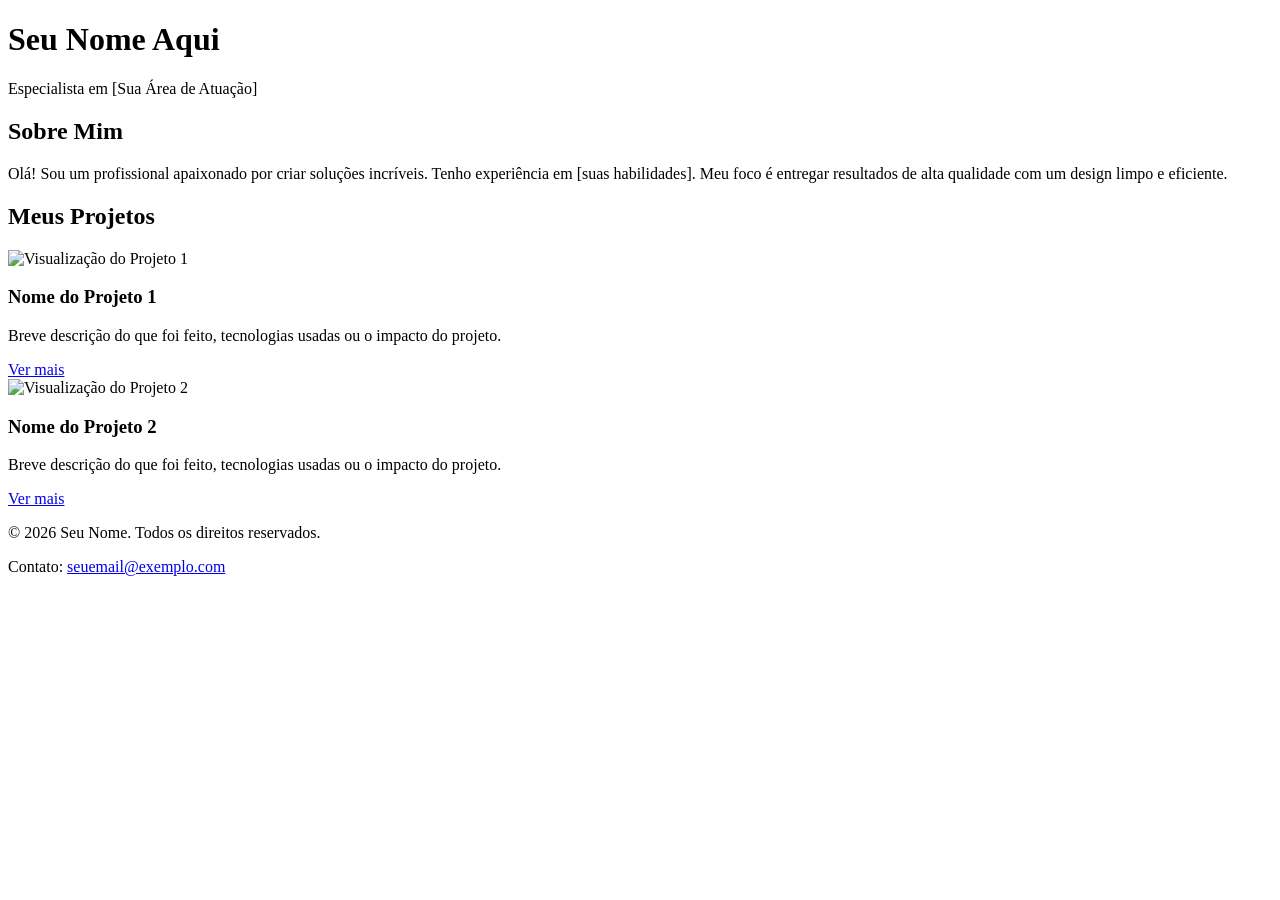
==== Index.html @ fb9a09d8 "Rename gemini-code-1781452218244.html to Index.html" ====
<!DOCTYPE html>
<html lang="pt-BR">
<head>
    <meta charset="UTF-8">
    <meta name="viewport" content="width=device-width, initial-scale=1.0">
    <title>Meu Portfólio Profissional</title>
    <link rel="stylesheet" href="style.css">
    <link href="https://fonts.googleapis.com/css2?family=Inter:wght@300;400;600&display=swap" rel="stylesheet">
</head>
<body>

    <header class="cabecalho">
        <div class="container">
            <h1>Seu Nome Aqui</h1>
            <p>Especialista em [Sua Área de Atuação]</p>
        </div>
    </header>

    <main class="container">
        <section class="sobre" id="sobre">
            <h2>Sobre Mim</h2>
            <p>Olá! Sou um profissional apaixonado por criar soluções incríveis. Tenho experiência em [suas habilidades]. Meu foco é entregar resultados de alta qualidade com um design limpo e eficiente.</p>
        </section>

        <section class="projetos" id="projetos">
            <h2>Meus Projetos</h2>
            <div class="galeria">
                
                <div class="card-projeto">
                    <img src="imagens/projeto1.jpg" alt="Visualização do Projeto 1">
                    <h3>Nome do Projeto 1</h3>
                    <p>Breve descrição do que foi feito, tecnologias usadas ou o impacto do projeto.</p>
                    <a href="#" class="btn">Ver mais</a>
                </div>

                <div class="card-projeto">
                    <img src="imagens/projeto2.jpg" alt="Visualização do Projeto 2">
                    <h3>Nome do Projeto 2</h3>
                    <p>Breve descrição do que foi feito, tecnologias usadas ou o impacto do projeto.</p>
                    <a href="#" class="btn">Ver mais</a>
                </div>

            </div>
        </section>
    </main>

    <footer class="rodape">
        <div class="container">
            <p>&copy; 2026 Seu Nome. Todos os direitos reservados.</p>
            <p>Contato: <a href="mailto:seuemail@exemplo.com">seuemail@exemplo.com</a></p>
        </div>
    </footer>

</body>
</html>
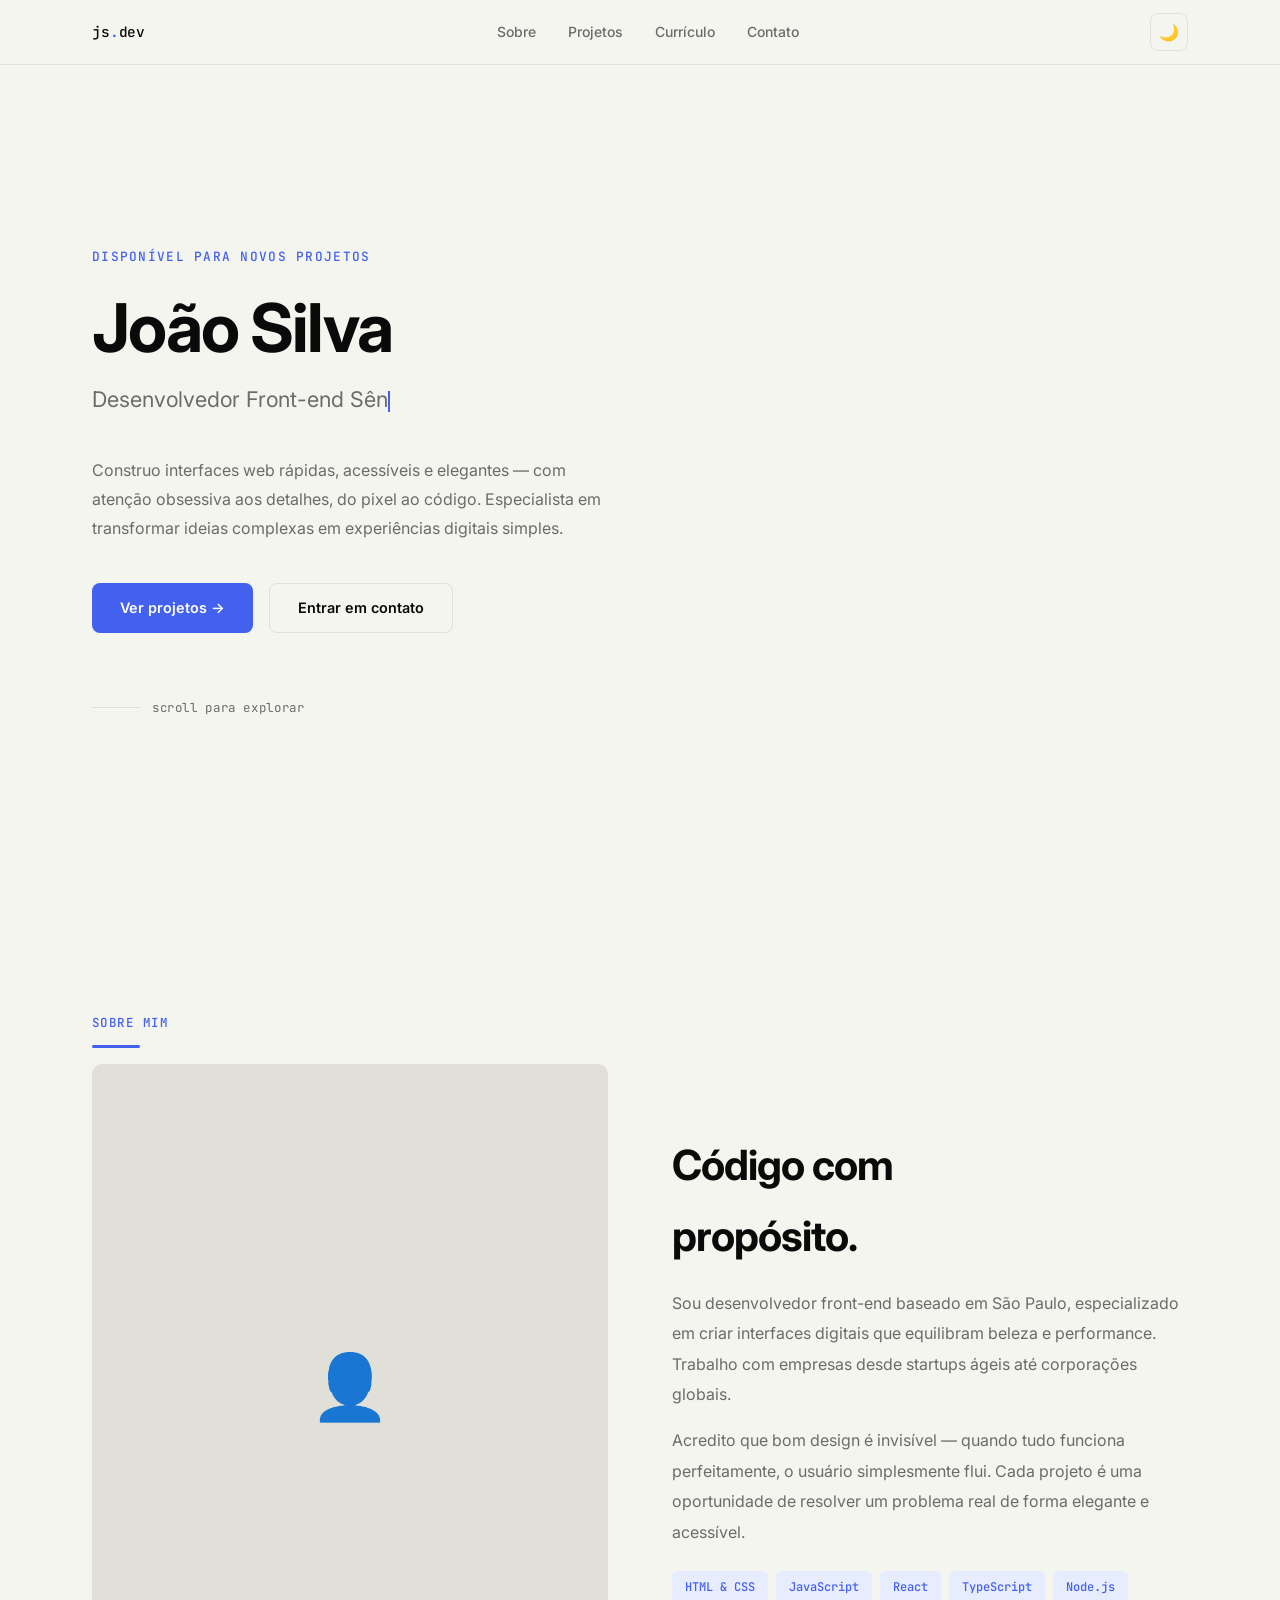
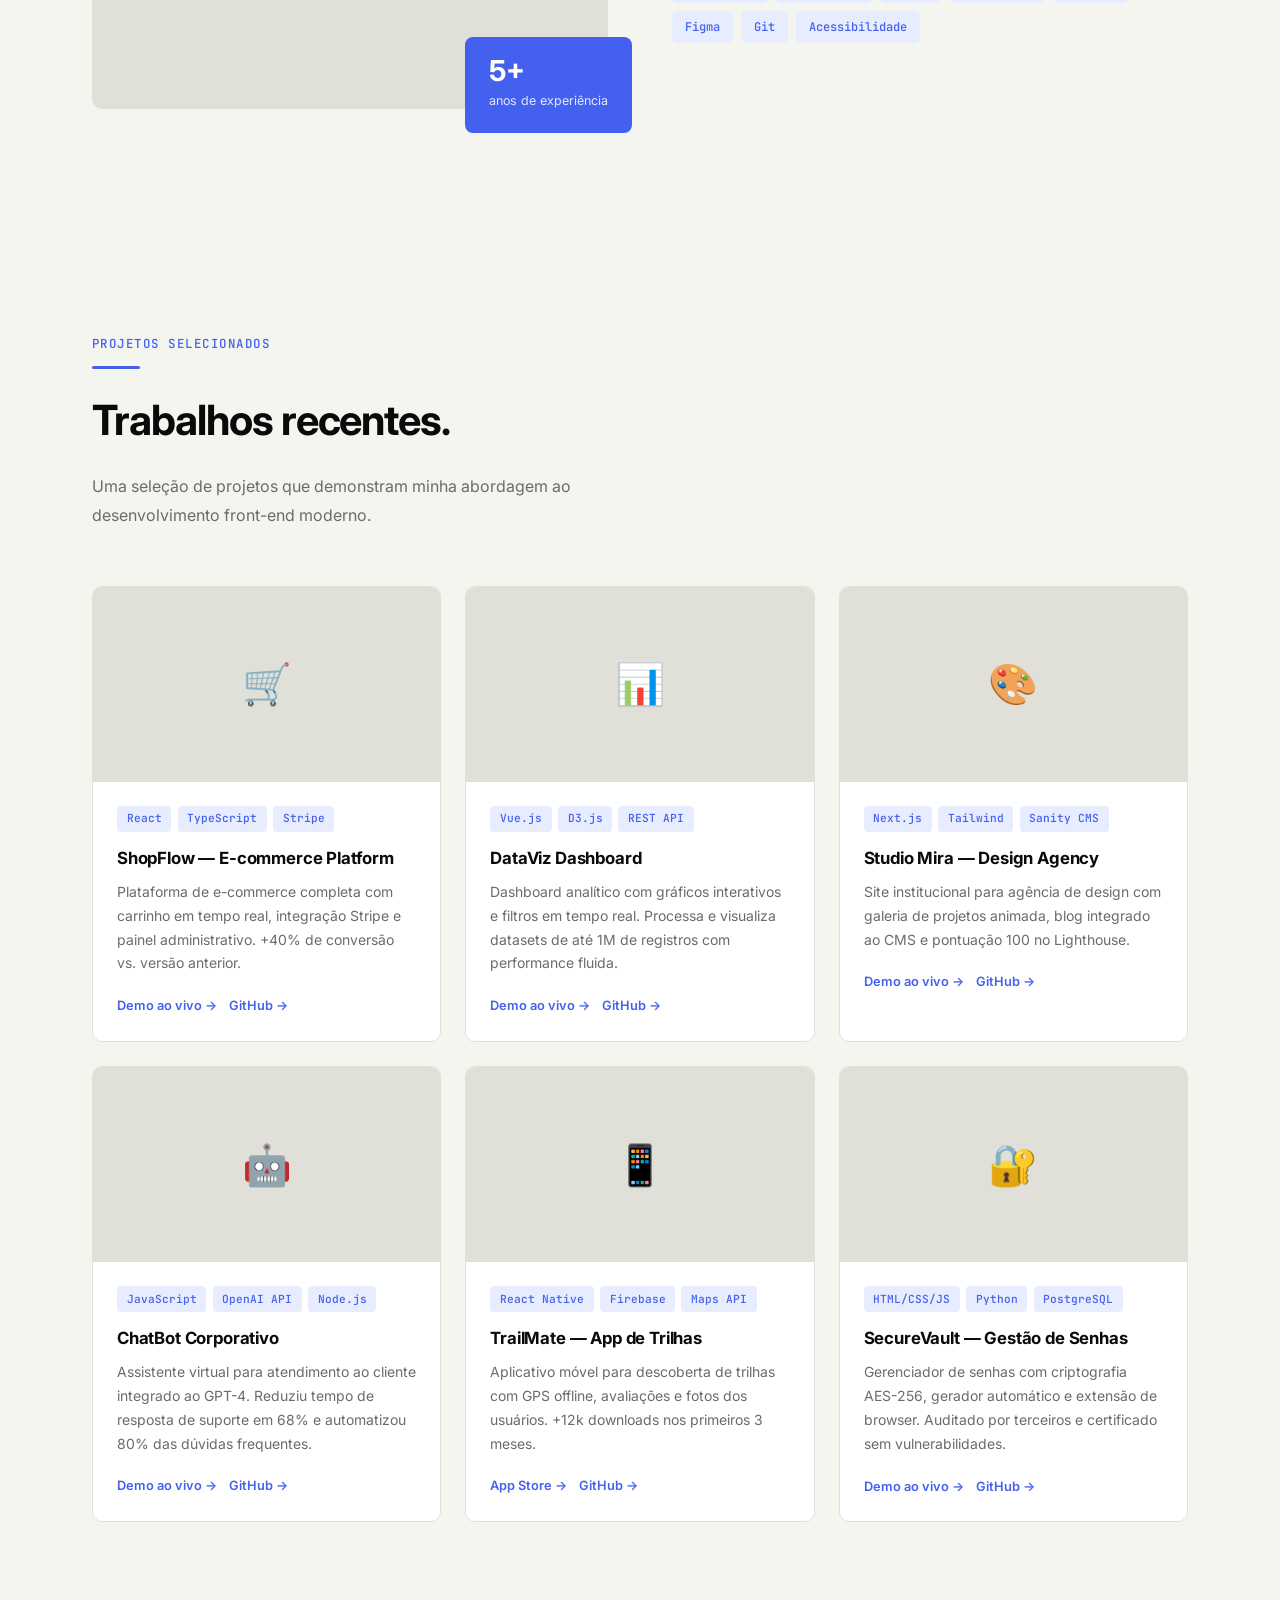
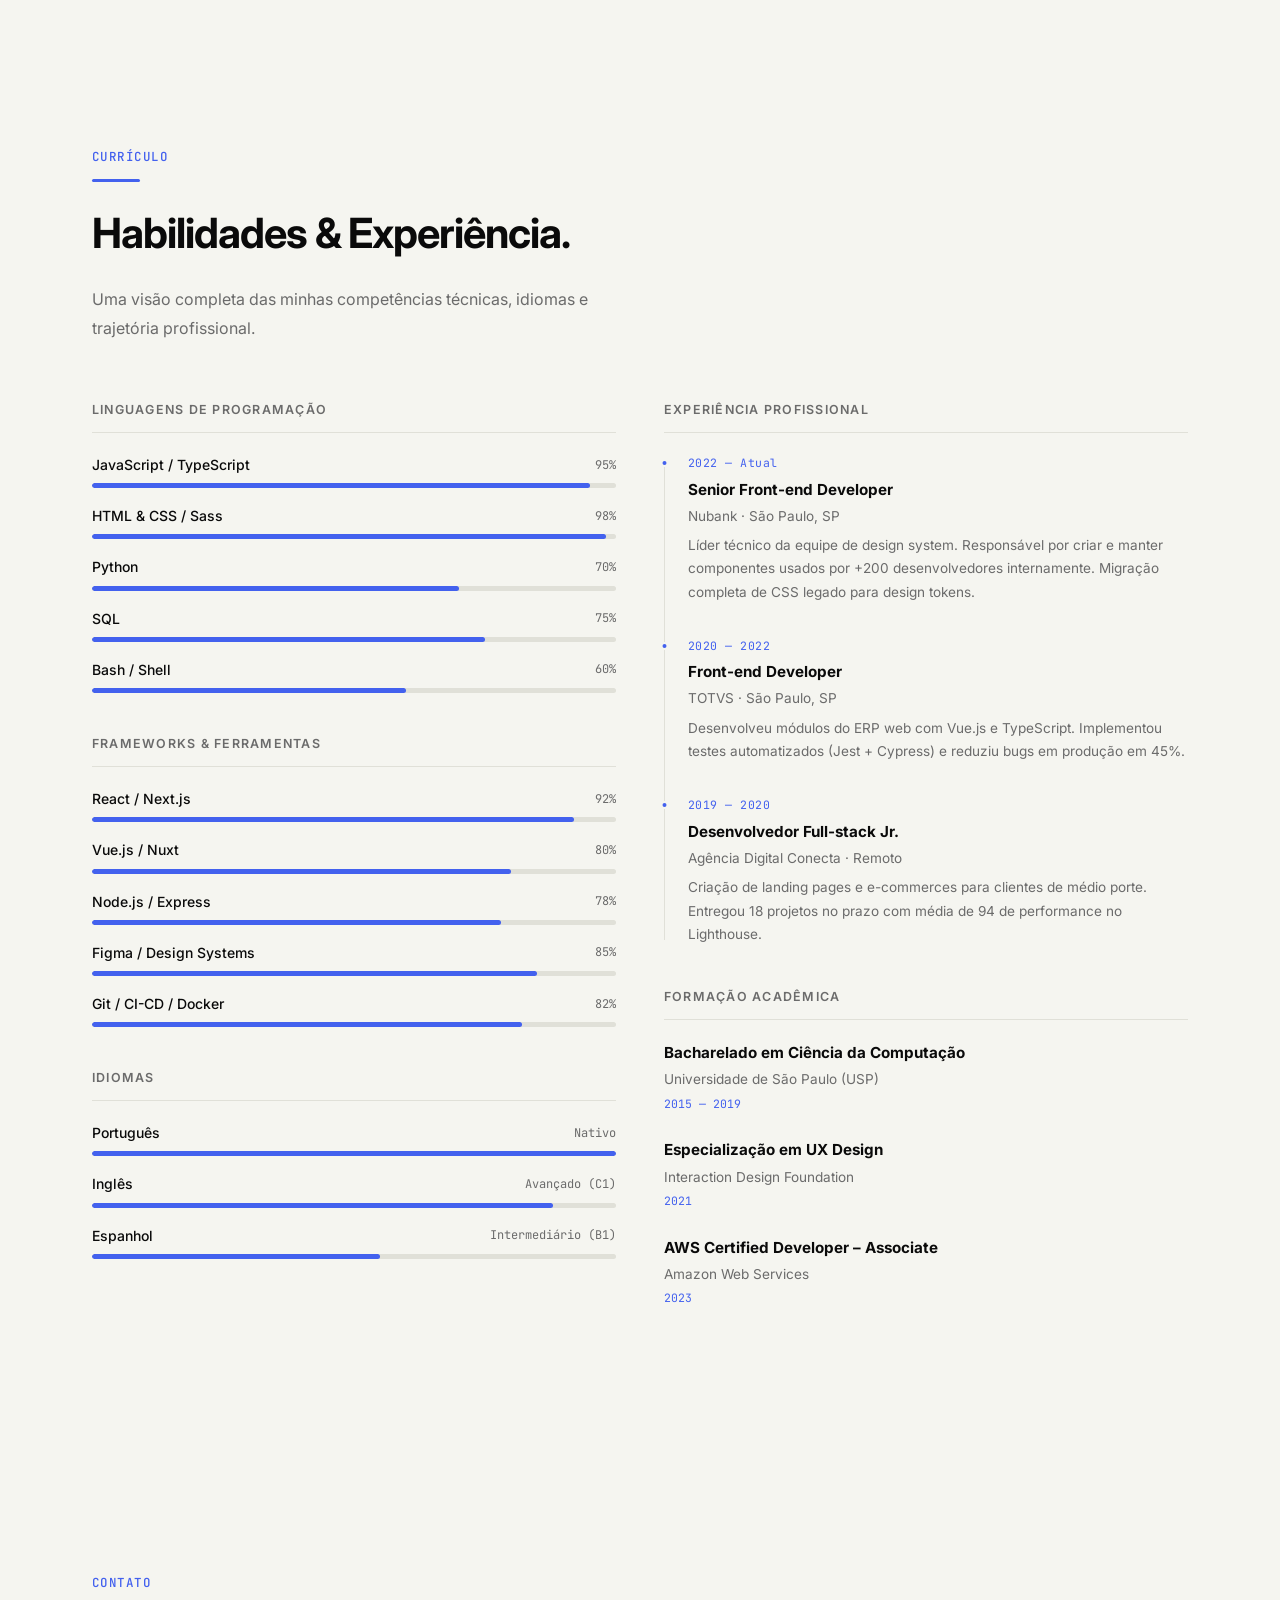
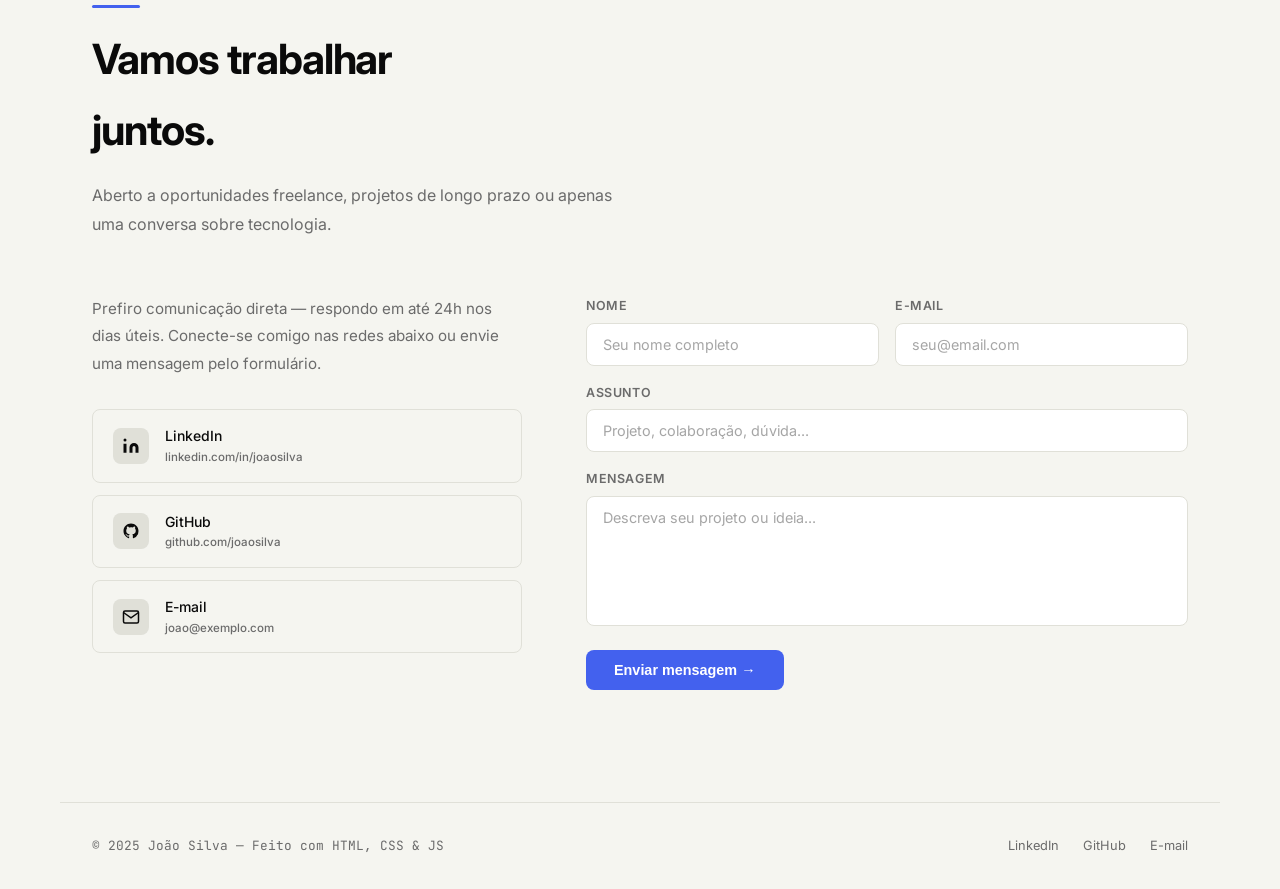
==== commit 3b276fd0: "Update Index.html" ====
--- a/Index.html
+++ b/Index.html
@@ -1,55 +1,1081 @@
 <!DOCTYPE html>
-<html lang="pt-BR">
+<html lang="pt-BR" data-theme="light">
 <head>
-    <meta charset="UTF-8">
-    <meta name="viewport" content="width=device-width, initial-scale=1.0">
-    <title>Meu Portfólio Profissional</title>
-    <link rel="stylesheet" href="style.css">
-    <link href="https://fonts.googleapis.com/css2?family=Inter:wght@300;400;600&display=swap" rel="stylesheet">
+  <meta charset="UTF-8" />
+  <meta name="viewport" content="width=device-width, initial-scale=1.0" />
+  <title>João Silva — Desenvolvedor Front-end</title>
+  <link rel="preconnect" href="https://fonts.googleapis.com" />
+  <link rel="preconnect" href="https://fonts.gstatic.com" crossorigin />
+  <link href="https://fonts.googleapis.com/css2?family=Inter:wght@300;400;500;600;700&family=JetBrains+Mono:wght@400;500&display=swap" rel="stylesheet" />
+  <style>
+    /* ─── TOKENS ─── */
+    :root {
+      --bg:          #F5F5F0;
+      --bg-card:     #FFFFFF;
+      --bg-nav:      rgba(245, 245, 240, 0.92);
+      --text:        #0A0A0A;
+      --text-muted:  #6B6B6B;
+      --border:      #E0E0D8;
+      --accent:      #4361EE;
+      --accent-dim:  #E8ECFF;
+      --shadow:      0 4px 24px rgba(0,0,0,0.07);
+      --shadow-hover:0 12px 40px rgba(67,97,238,0.18);
+      --radius:      10px;
+      --transition:  0.25s ease;
+    }
+    [data-theme="dark"] {
+      --bg:          #0D0D14;
+      --bg-card:     #16161F;
+      --bg-nav:      rgba(13,13,20,0.92);
+      --text:        #F0F0EC;
+      --text-muted:  #888896;
+      --border:      #222230;
+      --accent:      #6B83F5;
+      --accent-dim:  #1A1D38;
+      --shadow:      0 4px 24px rgba(0,0,0,0.4);
+      --shadow-hover:0 12px 40px rgba(107,131,245,0.22);
+    }
+
+    /* ─── RESET ─── */
+    *, *::before, *::after { box-sizing: border-box; margin: 0; padding: 0; }
+    html { scroll-behavior: smooth; }
+    body {
+      font-family: 'Inter', sans-serif;
+      background: var(--bg);
+      color: var(--text);
+      line-height: 1.7;
+      transition: background var(--transition), color var(--transition);
+    }
+    img { display: block; max-width: 100%; }
+    a { color: inherit; text-decoration: none; }
+
+    /* ─── SCROLLBAR ─── */
+    ::-webkit-scrollbar { width: 4px; }
+    ::-webkit-scrollbar-track { background: transparent; }
+    ::-webkit-scrollbar-thumb { background: var(--border); border-radius: 4px; }
+
+    /* ─── NAVIGATION ─── */
+    nav {
+      position: fixed; top: 0; left: 0; right: 0; z-index: 100;
+      background: var(--bg-nav);
+      backdrop-filter: blur(12px);
+      -webkit-backdrop-filter: blur(12px);
+      border-bottom: 1px solid var(--border);
+      transition: background var(--transition), border-color var(--transition);
+    }
+    .nav-inner {
+      max-width: 1160px; margin: 0 auto;
+      padding: 0 2rem;
+      height: 64px;
+      display: flex; align-items: center; justify-content: space-between;
+    }
+    .nav-logo {
+      font-family: 'JetBrains Mono', monospace;
+      font-size: 0.9rem; font-weight: 500;
+      color: var(--text);
+      letter-spacing: -0.01em;
+    }
+    .nav-logo span { color: var(--accent); }
+    .nav-links {
+      display: flex; align-items: center; gap: 2rem;
+      list-style: none;
+    }
+    .nav-links a {
+      font-size: 0.875rem; font-weight: 500;
+      color: var(--text-muted);
+      transition: color var(--transition);
+    }
+    .nav-links a:hover { color: var(--text); }
+    .theme-btn {
+      background: none; border: 1px solid var(--border);
+      border-radius: 8px; cursor: pointer;
+      width: 38px; height: 38px;
+      display: flex; align-items: center; justify-content: center;
+      color: var(--text-muted);
+      transition: border-color var(--transition), color var(--transition), background var(--transition);
+      font-size: 1rem;
+    }
+    .theme-btn:hover { border-color: var(--accent); color: var(--accent); background: var(--accent-dim); }
+    .hamburger {
+      display: none; flex-direction: column; gap: 5px;
+      background: none; border: none; cursor: pointer; padding: 4px;
+    }
+    .hamburger span {
+      display: block; width: 22px; height: 2px;
+      background: var(--text); border-radius: 2px;
+      transition: transform 0.3s, opacity 0.3s;
+    }
+
+    /* ─── HERO ─── */
+    .hero {
+      min-height: 100vh;
+      display: flex; align-items: center;
+      padding: 0 2rem; padding-top: 64px;
+      max-width: 1160px; margin: 0 auto;
+    }
+    .hero-content { max-width: 680px; }
+    .hero-eyebrow {
+      font-family: 'JetBrains Mono', monospace;
+      font-size: 0.8rem; font-weight: 500;
+      color: var(--accent);
+      letter-spacing: 0.1em; text-transform: uppercase;
+      margin-bottom: 1.5rem;
+    }
+    .hero-title {
+      font-size: clamp(2.4rem, 6vw, 4.2rem);
+      font-weight: 700;
+      letter-spacing: -0.03em;
+      line-height: 1.1;
+      margin-bottom: 1rem;
+    }
+    .hero-subtitle {
+      font-size: clamp(1.1rem, 2.5vw, 1.35rem);
+      font-weight: 400;
+      color: var(--text-muted);
+      margin-bottom: 2rem;
+      min-height: 2em;
+    }
+    .cursor {
+      display: inline-block;
+      width: 2px; height: 1em;
+      background: var(--accent);
+      vertical-align: text-bottom;
+      animation: blink 1s step-end infinite;
+    }
+    @keyframes blink { 0%,100%{opacity:1} 50%{opacity:0} }
+    .hero-desc {
+      font-size: 1rem; color: var(--text-muted);
+      max-width: 520px; margin-bottom: 2.5rem;
+      line-height: 1.8;
+    }
+    .hero-cta {
+      display: flex; gap: 1rem; flex-wrap: wrap;
+    }
+    .btn {
+      display: inline-flex; align-items: center; gap: 0.5rem;
+      padding: 0.75rem 1.75rem;
+      border-radius: 8px;
+      font-size: 0.9rem; font-weight: 600;
+      cursor: pointer; border: none;
+      transition: all var(--transition);
+      text-decoration: none;
+    }
+    .btn-primary {
+      background: var(--accent); color: #fff;
+    }
+    .btn-primary:hover { filter: brightness(1.12); transform: translateY(-1px); box-shadow: var(--shadow-hover); }
+    .btn-outline {
+      background: transparent;
+      border: 1.5px solid var(--border);
+      color: var(--text);
+    }
+    .btn-outline:hover { border-color: var(--accent); color: var(--accent); background: var(--accent-dim); }
+    .hero-scroll {
+      margin-top: 4rem;
+      display: flex; align-items: center; gap: 0.75rem;
+      font-size: 0.78rem; color: var(--text-muted);
+      font-family: 'JetBrains Mono', monospace;
+      letter-spacing: 0.05em;
+    }
+    .scroll-line {
+      width: 48px; height: 1px; background: var(--border);
+    }
+
+    /* ─── SECTIONS ─── */
+    section { padding: 7rem 2rem; max-width: 1160px; margin: 0 auto; }
+    .section-label {
+      font-family: 'JetBrains Mono', monospace;
+      font-size: 0.78rem; font-weight: 500;
+      color: var(--accent); letter-spacing: 0.12em;
+      text-transform: uppercase; margin-bottom: 0.75rem;
+    }
+    .section-title {
+      font-size: clamp(1.8rem, 4vw, 2.6rem);
+      font-weight: 700; letter-spacing: -0.025em;
+      margin-bottom: 1rem;
+    }
+    .section-sub {
+      font-size: 1rem; color: var(--text-muted);
+      max-width: 520px; line-height: 1.8;
+      margin-bottom: 3.5rem;
+    }
+    .divider {
+      width: 48px; height: 3px; background: var(--accent);
+      border-radius: 2px; margin-bottom: 1rem;
+    }
+
+    /* ─── ABOUT ─── */
+    .about-grid {
+      display: grid;
+      grid-template-columns: 1fr 1fr;
+      gap: 4rem; align-items: center;
+    }
+    .about-img-wrap {
+      position: relative;
+    }
+    .about-img {
+      width: 100%; aspect-ratio: 4/5; object-fit: cover;
+      border-radius: var(--radius);
+      filter: grayscale(20%);
+    }
+    .about-img-placeholder {
+      width: 100%; aspect-ratio: 4/5;
+      border-radius: var(--radius);
+      background: var(--border);
+      display: flex; align-items: center; justify-content: center;
+      font-size: 4rem; color: var(--text-muted);
+    }
+    .about-accent-box {
+      position: absolute; bottom: -1.5rem; right: -1.5rem;
+      background: var(--accent); border-radius: 8px;
+      padding: 1.25rem 1.5rem; color: #fff;
+    }
+    .about-accent-box strong { display: block; font-size: 1.8rem; font-weight: 700; line-height: 1; }
+    .about-accent-box span { font-size: 0.78rem; opacity: 0.85; }
+    .about-text p { color: var(--text-muted); line-height: 1.9; margin-bottom: 1rem; }
+    .about-tags { display: flex; flex-wrap: wrap; gap: 0.5rem; margin-top: 1.5rem; }
+    .tag {
+      font-family: 'JetBrains Mono', monospace;
+      font-size: 0.75rem; font-weight: 500;
+      padding: 0.3rem 0.75rem;
+      border-radius: 5px;
+      background: var(--accent-dim); color: var(--accent);
+      border: 1px solid transparent;
+    }
+
+    /* ─── PROJECTS ─── */
+    .projects-grid {
+      display: grid;
+      grid-template-columns: repeat(auto-fill, minmax(320px, 1fr));
+      gap: 1.5rem;
+    }
+    .project-card {
+      background: var(--bg-card);
+      border: 1px solid var(--border);
+      border-radius: var(--radius);
+      overflow: hidden;
+      transition: transform var(--transition), box-shadow var(--transition), border-color var(--transition);
+      cursor: pointer;
+    }
+    .project-card:hover {
+      transform: translateY(-4px);
+      box-shadow: var(--shadow-hover);
+      border-color: var(--accent);
+    }
+    .project-img-wrap {
+      overflow: hidden; aspect-ratio: 16/9;
+    }
+    .project-img {
+      width: 100%; height: 100%;
+      object-fit: cover;
+      transition: transform 0.4s ease, filter 0.4s ease;
+    }
+    .project-img-placeholder {
+      width: 100%; height: 100%;
+      background: var(--border);
+      display: flex; align-items: center; justify-content: center;
+      font-size: 2.5rem;
+      transition: transform 0.4s ease;
+    }
+    .project-card:hover .project-img,
+    .project-card:hover .project-img-placeholder { transform: scale(1.04); }
+    .project-body { padding: 1.5rem; }
+    .project-tags { display: flex; flex-wrap: wrap; gap: 0.4rem; margin-bottom: 0.75rem; }
+    .project-tag {
+      font-family: 'JetBrains Mono', monospace;
+      font-size: 0.7rem; font-weight: 500;
+      padding: 0.2rem 0.6rem; border-radius: 4px;
+      background: var(--accent-dim); color: var(--accent);
+    }
+    .project-title {
+      font-size: 1.05rem; font-weight: 700;
+      letter-spacing: -0.01em; margin-bottom: 0.5rem;
+    }
+    .project-desc {
+      font-size: 0.875rem; color: var(--text-muted);
+      line-height: 1.7; margin-bottom: 1.25rem;
+    }
+    .project-links { display: flex; gap: 0.75rem; }
+    .project-link {
+      font-size: 0.8rem; font-weight: 600;
+      color: var(--accent);
+      display: flex; align-items: center; gap: 0.3rem;
+      transition: gap var(--transition);
+    }
+    .project-link:hover { gap: 0.5rem; }
+
+    /* ─── CURRICULUM / SKILLS ─── */
+    .cv-grid {
+      display: grid;
+      grid-template-columns: 1fr 1fr;
+      gap: 3rem;
+    }
+    .cv-block { margin-bottom: 2.5rem; }
+    .cv-block-title {
+      font-size: 0.78rem; font-weight: 600;
+      letter-spacing: 0.1em; text-transform: uppercase;
+      color: var(--text-muted); margin-bottom: 1.25rem;
+      padding-bottom: 0.75rem;
+      border-bottom: 1px solid var(--border);
+    }
+    .skill-item { margin-bottom: 1rem; }
+    .skill-header {
+      display: flex; justify-content: space-between; align-items: center;
+      margin-bottom: 0.4rem;
+    }
+    .skill-name { font-size: 0.875rem; font-weight: 500; }
+    .skill-pct {
+      font-family: 'JetBrains Mono', monospace;
+      font-size: 0.75rem; color: var(--text-muted);
+    }
+    .skill-bar {
+      height: 5px; background: var(--border); border-radius: 4px; overflow: hidden;
+    }
+    .skill-fill {
+      height: 100%; border-radius: 4px; background: var(--accent);
+      width: 0; transition: width 1s cubic-bezier(0.4, 0, 0.2, 1);
+    }
+    /* Experience timeline */
+    .timeline { position: relative; padding-left: 1.5rem; }
+    .timeline::before {
+      content: ''; position: absolute; left: 0; top: 6px; bottom: 6px;
+      width: 1px; background: var(--border);
+    }
+    .tl-item { position: relative; margin-bottom: 2rem; }
+    .tl-dot {
+      position: absolute; left: -1.5rem; top: 6px;
+      width: 8px; height: 8px; border-radius: 50%;
+      background: var(--accent); border: 2px solid var(--bg);
+      transform: translateX(-3.5px);
+    }
+    .tl-date {
+      font-family: 'JetBrains Mono', monospace;
+      font-size: 0.72rem; color: var(--accent);
+      margin-bottom: 0.25rem; letter-spacing: 0.04em;
+    }
+    .tl-role { font-size: 0.95rem; font-weight: 700; margin-bottom: 0.15rem; }
+    .tl-company { font-size: 0.85rem; color: var(--text-muted); margin-bottom: 0.4rem; }
+    .tl-desc { font-size: 0.85rem; color: var(--text-muted); line-height: 1.7; }
+    /* Education */
+    .edu-item { margin-bottom: 1.5rem; }
+    .edu-degree { font-size: 0.95rem; font-weight: 700; margin-bottom: 0.15rem; }
+    .edu-school {
+      font-size: 0.85rem; color: var(--text-muted);
+      margin-bottom: 0.15rem;
+    }
+    .edu-year {
+      font-family: 'JetBrains Mono', monospace;
+      font-size: 0.72rem; color: var(--accent);
+    }
+
+    /* ─── CONTACT ─── */
+    .contact-grid {
+      display: grid;
+      grid-template-columns: 1fr 1.4fr;
+      gap: 4rem; align-items: start;
+    }
+    .contact-info p {
+      color: var(--text-muted); line-height: 1.8;
+      margin-bottom: 2rem; font-size: 0.95rem;
+    }
+    .social-links { display: flex; flex-direction: column; gap: 0.75rem; }
+    .social-link {
+      display: flex; align-items: center; gap: 1rem;
+      padding: 0.875rem 1.25rem;
+      border-radius: 8px;
+      border: 1px solid var(--border);
+      font-size: 0.875rem; font-weight: 500;
+      transition: border-color var(--transition), background var(--transition), color var(--transition);
+      color: var(--text);
+    }
+    .social-link:hover {
+      border-color: var(--accent);
+      background: var(--accent-dim);
+      color: var(--accent);
+    }
+    .social-icon {
+      width: 36px; height: 36px;
+      border-radius: 8px;
+      display: flex; align-items: center; justify-content: center;
+      background: var(--border); font-size: 1.1rem;
+      flex-shrink: 0;
+      transition: background var(--transition);
+    }
+    .social-link:hover .social-icon { background: var(--accent); color: #fff; }
+    .social-meta { display: flex; flex-direction: column; }
+    .social-label { font-size: 0.72rem; color: var(--text-muted); }
+
+    /* Contact form */
+    .contact-form { display: flex; flex-direction: column; gap: 1rem; }
+    .form-row { display: grid; grid-template-columns: 1fr 1fr; gap: 1rem; }
+    .field { display: flex; flex-direction: column; gap: 0.4rem; }
+    .field label {
+      font-size: 0.78rem; font-weight: 600;
+      color: var(--text-muted); letter-spacing: 0.05em; text-transform: uppercase;
+    }
+    .field input, .field textarea, .field select {
+      background: var(--bg-card);
+      border: 1px solid var(--border);
+      border-radius: 8px;
+      padding: 0.75rem 1rem;
+      font-family: 'Inter', sans-serif;
+      font-size: 0.9rem;
+      color: var(--text);
+      outline: none;
+      transition: border-color var(--transition), box-shadow var(--transition), background var(--transition);
+      resize: none;
+    }
+    .field input::placeholder, .field textarea::placeholder { color: var(--text-muted); opacity: 0.6; }
+    .field input:focus, .field textarea:focus {
+      border-color: var(--accent);
+      box-shadow: 0 0 0 3px var(--accent-dim);
+    }
+    .field textarea { min-height: 130px; }
+    .form-submit { margin-top: 0.5rem; }
+    .form-success {
+      display: none;
+      padding: 1rem 1.25rem;
+      background: #ECFDF5; border: 1px solid #6EE7B7;
+      border-radius: 8px; font-size: 0.9rem;
+      color: #065F46; margin-top: 0.5rem;
+    }
+    [data-theme="dark"] .form-success {
+      background: #064E3B; border-color: #059669; color: #A7F3D0;
+    }
+    .form-success.show { display: block; }
+
+    /* ─── FOOTER ─── */
+    footer {
+      border-top: 1px solid var(--border);
+      padding: 2rem;
+      max-width: 1160px; margin: 0 auto;
+      display: flex; align-items: center; justify-content: space-between;
+      flex-wrap: wrap; gap: 1rem;
+    }
+    .footer-copy {
+      font-size: 0.8rem; color: var(--text-muted);
+      font-family: 'JetBrains Mono', monospace;
+    }
+    .footer-links { display: flex; gap: 1.5rem; }
+    .footer-links a {
+      font-size: 0.8rem; color: var(--text-muted);
+      transition: color var(--transition);
+    }
+    .footer-links a:hover { color: var(--accent); }
+
+    /* ─── ANIMATIONS ─── */
+    .reveal {
+      opacity: 0; transform: translateY(24px);
+      transition: opacity 0.6s ease, transform 0.6s ease;
+    }
+    .reveal.visible { opacity: 1; transform: none; }
+    .reveal-delay-1 { transition-delay: 0.1s; }
+    .reveal-delay-2 { transition-delay: 0.2s; }
+    .reveal-delay-3 { transition-delay: 0.3s; }
+
+    /* ─── RESPONSIVE ─── */
+    @media (max-width: 900px) {
+      .about-grid { grid-template-columns: 1fr; gap: 2.5rem; }
+      .about-img-wrap { max-width: 340px; }
+      .cv-grid { grid-template-columns: 1fr; gap: 1.5rem; }
+      .contact-grid { grid-template-columns: 1fr; gap: 2.5rem; }
+    }
+    @media (max-width: 640px) {
+      section { padding: 5rem 1.25rem; }
+      .nav-links { display: none; flex-direction: column; position: fixed;
+        top: 64px; left: 0; right: 0;
+        background: var(--bg); border-bottom: 1px solid var(--border);
+        padding: 1.5rem 2rem; gap: 1.25rem; z-index: 99; }
+      .nav-links.open { display: flex; }
+      .hamburger { display: flex; }
+      .form-row { grid-template-columns: 1fr; }
+      .projects-grid { grid-template-columns: 1fr; }
+      footer { flex-direction: column; text-align: center; }
+    }
+    @media (prefers-reduced-motion: reduce) {
+      *, *::before, *::after { transition-duration: 0.01ms !important; animation-duration: 0.01ms !important; }
+    }
+  </style>
 </head>
 <body>
 
-    <header class="cabecalho">
-        <div class="container">
-            <h1>Seu Nome Aqui</h1>
-            <p>Especialista em [Sua Área de Atuação]</p>
-        </div>
-    </header>
-
-    <main class="container">
-        <section class="sobre" id="sobre">
-            <h2>Sobre Mim</h2>
-            <p>Olá! Sou um profissional apaixonado por criar soluções incríveis. Tenho experiência em [suas habilidades]. Meu foco é entregar resultados de alta qualidade com um design limpo e eficiente.</p>
-        </section>
-
-        <section class="projetos" id="projetos">
-            <h2>Meus Projetos</h2>
-            <div class="galeria">
-                
-                <div class="card-projeto">
-                    <img src="imagens/projeto1.jpg" alt="Visualização do Projeto 1">
-                    <h3>Nome do Projeto 1</h3>
-                    <p>Breve descrição do que foi feito, tecnologias usadas ou o impacto do projeto.</p>
-                    <a href="#" class="btn">Ver mais</a>
-                </div>
-
-                <div class="card-projeto">
-                    <img src="imagens/projeto2.jpg" alt="Visualização do Projeto 2">
-                    <h3>Nome do Projeto 2</h3>
-                    <p>Breve descrição do que foi feito, tecnologias usadas ou o impacto do projeto.</p>
-                    <a href="#" class="btn">Ver mais</a>
-                </div>
-
-            </div>
-        </section>
-    </main>
-
-    <footer class="rodape">
-        <div class="container">
-            <p>&copy; 2026 Seu Nome. Todos os direitos reservados.</p>
-            <p>Contato: <a href="mailto:seuemail@exemplo.com">seuemail@exemplo.com</a></p>
-        </div>
-    </footer>
-
+<!-- ─── NAV ─── -->
+<nav>
+  <div class="nav-inner">
+    <a href="#" class="nav-logo">js<span>.</span>dev</a>
+    <ul class="nav-links" id="navLinks">
+      <li><a href="#sobre">Sobre</a></li>
+      <li><a href="#projetos">Projetos</a></li>
+      <li><a href="#curriculo">Currículo</a></li>
+      <li><a href="#contato">Contato</a></li>
+    </ul>
+    <div style="display:flex;align-items:center;gap:0.75rem;">
+      <button class="theme-btn" id="themeBtn" aria-label="Alternar tema" title="Alternar tema">🌙</button>
+      <button class="hamburger" id="hamburger" aria-label="Menu" aria-expanded="false">
+        <span></span><span></span><span></span>
+      </button>
+    </div>
+  </div>
+</nav>
+
+<!-- ─── HERO ─── -->
+<div style="max-width:1160px;margin:0 auto;">
+  <section class="hero" style="padding-top:64px;max-width:none;margin:0;">
+    <div class="hero-content">
+      <p class="hero-eyebrow">Disponível para novos projetos</p>
+      <h1 class="hero-title">João Silva</h1>
+      <div class="hero-subtitle">
+        <span id="typed-text"></span><span class="cursor"></span>
+      </div>
+      <p class="hero-desc">
+        Construo interfaces web rápidas, acessíveis e elegantes — com atenção obsessiva aos detalhes,
+        do pixel ao código. Especialista em transformar ideias complexas em experiências digitais simples.
+      </p>
+      <div class="hero-cta">
+        <a href="#projetos" class="btn btn-primary">Ver projetos →</a>
+        <a href="#contato" class="btn btn-outline">Entrar em contato</a>
+      </div>
+      <div class="hero-scroll">
+        <span class="scroll-line"></span>
+        scroll para explorar
+      </div>
+    </div>
+  </section>
+</div>
+
+<!-- ─── SOBRE ─── -->
+<section id="sobre">
+  <div class="section-label reveal">Sobre mim</div>
+  <div class="divider reveal"></div>
+  <div class="about-grid">
+    <div class="about-img-wrap reveal">
+      <div class="about-img-placeholder">👤</div>
+      <div class="about-accent-box">
+        <strong>5+</strong>
+        <span>anos de experiência</span>
+      </div>
+    </div>
+    <div class="about-text">
+      <h2 class="section-title reveal">Código com<br>propósito.</h2>
+      <p class="reveal reveal-delay-1">
+        Sou desenvolvedor front-end baseado em São Paulo, especializado em criar interfaces digitais que equilibram
+        beleza e performance. Trabalho com empresas desde startups ágeis até corporações globais.
+      </p>
+      <p class="reveal reveal-delay-2">
+        Acredito que bom design é invisível — quando tudo funciona perfeitamente, o usuário simplesmente flui.
+        Cada projeto é uma oportunidade de resolver um problema real de forma elegante e acessível.
+      </p>
+      <div class="about-tags reveal reveal-delay-3">
+        <span class="tag">HTML & CSS</span>
+        <span class="tag">JavaScript</span>
+        <span class="tag">React</span>
+        <span class="tag">TypeScript</span>
+        <span class="tag">Node.js</span>
+        <span class="tag">Figma</span>
+        <span class="tag">Git</span>
+        <span class="tag">Acessibilidade</span>
+      </div>
+    </div>
+  </div>
+</section>
+
+<!-- ─── PROJETOS ─── -->
+<section id="projetos">
+  <p class="section-label reveal">Projetos selecionados</p>
+  <div class="divider reveal"></div>
+  <h2 class="section-title reveal">Trabalhos recentes.</h2>
+  <p class="section-sub reveal">Uma seleção de projetos que demonstram minha abordagem ao desenvolvimento front-end moderno.</p>
+
+  <div class="projects-grid">
+
+    <article class="project-card reveal">
+      <div class="project-img-wrap">
+        <div class="project-img-placeholder">🛒</div>
+      </div>
+      <div class="project-body">
+        <div class="project-tags">
+          <span class="project-tag">React</span>
+          <span class="project-tag">TypeScript</span>
+          <span class="project-tag">Stripe</span>
+        </div>
+        <h3 class="project-title">ShopFlow — E-commerce Platform</h3>
+        <p class="project-desc">Plataforma de e-commerce completa com carrinho em tempo real, integração Stripe e painel administrativo. +40% de conversão vs. versão anterior.</p>
+        <div class="project-links">
+          <a href="#" class="project-link">Demo ao vivo →</a>
+          <a href="https://github.com" target="_blank" class="project-link">GitHub →</a>
+        </div>
+      </div>
+    </article>
+
+    <article class="project-card reveal reveal-delay-1">
+      <div class="project-img-wrap">
+        <div class="project-img-placeholder">📊</div>
+      </div>
+      <div class="project-body">
+        <div class="project-tags">
+          <span class="project-tag">Vue.js</span>
+          <span class="project-tag">D3.js</span>
+          <span class="project-tag">REST API</span>
+        </div>
+        <h3 class="project-title">DataViz Dashboard</h3>
+        <p class="project-desc">Dashboard analítico com gráficos interativos e filtros em tempo real. Processa e visualiza datasets de até 1M de registros com performance fluida.</p>
+        <div class="project-links">
+          <a href="#" class="project-link">Demo ao vivo →</a>
+          <a href="https://github.com" target="_blank" class="project-link">GitHub →</a>
+        </div>
+      </div>
+    </article>
+
+    <article class="project-card reveal reveal-delay-2">
+      <div class="project-img-wrap">
+        <div class="project-img-placeholder">🎨</div>
+      </div>
+      <div class="project-body">
+        <div class="project-tags">
+          <span class="project-tag">Next.js</span>
+          <span class="project-tag">Tailwind</span>
+          <span class="project-tag">Sanity CMS</span>
+        </div>
+        <h3 class="project-title">Studio Mira — Design Agency</h3>
+        <p class="project-desc">Site institucional para agência de design com galeria de projetos animada, blog integrado ao CMS e pontuação 100 no Lighthouse.</p>
+        <div class="project-links">
+          <a href="#" class="project-link">Demo ao vivo →</a>
+          <a href="https://github.com" target="_blank" class="project-link">GitHub →</a>
+        </div>
+      </div>
+    </article>
+
+    <article class="project-card reveal">
+      <div class="project-img-wrap">
+        <div class="project-img-placeholder">🤖</div>
+      </div>
+      <div class="project-body">
+        <div class="project-tags">
+          <span class="project-tag">JavaScript</span>
+          <span class="project-tag">OpenAI API</span>
+          <span class="project-tag">Node.js</span>
+        </div>
+        <h3 class="project-title">ChatBot Corporativo</h3>
+        <p class="project-desc">Assistente virtual para atendimento ao cliente integrado ao GPT-4. Reduziu tempo de resposta de suporte em 68% e automatizou 80% das dúvidas frequentes.</p>
+        <div class="project-links">
+          <a href="#" class="project-link">Demo ao vivo →</a>
+          <a href="https://github.com" target="_blank" class="project-link">GitHub →</a>
+        </div>
+      </div>
+    </article>
+
+    <article class="project-card reveal reveal-delay-1">
+      <div class="project-img-wrap">
+        <div class="project-img-placeholder">📱</div>
+      </div>
+      <div class="project-body">
+        <div class="project-tags">
+          <span class="project-tag">React Native</span>
+          <span class="project-tag">Firebase</span>
+          <span class="project-tag">Maps API</span>
+        </div>
+        <h3 class="project-title">TrailMate — App de Trilhas</h3>
+        <p class="project-desc">Aplicativo móvel para descoberta de trilhas com GPS offline, avaliações e fotos dos usuários. +12k downloads nos primeiros 3 meses.</p>
+        <div class="project-links">
+          <a href="#" class="project-link">App Store →</a>
+          <a href="https://github.com" target="_blank" class="project-link">GitHub →</a>
+        </div>
+      </div>
+    </article>
+
+    <article class="project-card reveal reveal-delay-2">
+      <div class="project-img-wrap">
+        <div class="project-img-placeholder">🔐</div>
+      </div>
+      <div class="project-body">
+        <div class="project-tags">
+          <span class="project-tag">HTML/CSS/JS</span>
+          <span class="project-tag">Python</span>
+          <span class="project-tag">PostgreSQL</span>
+        </div>
+        <h3 class="project-title">SecureVault — Gestão de Senhas</h3>
+        <p class="project-desc">Gerenciador de senhas com criptografia AES-256, gerador automático e extensão de browser. Auditado por terceiros e certificado sem vulnerabilidades.</p>
+        <div class="project-links">
+          <a href="#" class="project-link">Demo ao vivo →</a>
+          <a href="https://github.com" target="_blank" class="project-link">GitHub →</a>
+        </div>
+      </div>
+    </article>
+
+  </div>
+</section>
+
+<!-- ─── CURRÍCULO ─── -->
+<section id="curriculo">
+  <p class="section-label reveal">Currículo</p>
+  <div class="divider reveal"></div>
+  <h2 class="section-title reveal">Habilidades &amp; Experiência.</h2>
+  <p class="section-sub reveal">Uma visão completa das minhas competências técnicas, idiomas e trajetória profissional.</p>
+
+  <div class="cv-grid">
+    <!-- Left column -->
+    <div>
+      <div class="cv-block reveal">
+        <p class="cv-block-title">Linguagens de Programação</p>
+        <div class="skill-item">
+          <div class="skill-header">
+            <span class="skill-name">JavaScript / TypeScript</span>
+            <span class="skill-pct">95%</span>
+          </div>
+          <div class="skill-bar"><div class="skill-fill" data-w="95"></div></div>
+        </div>
+        <div class="skill-item">
+          <div class="skill-header">
+            <span class="skill-name">HTML & CSS / Sass</span>
+            <span class="skill-pct">98%</span>
+          </div>
+          <div class="skill-bar"><div class="skill-fill" data-w="98"></div></div>
+        </div>
+        <div class="skill-item">
+          <div class="skill-header">
+            <span class="skill-name">Python</span>
+            <span class="skill-pct">70%</span>
+          </div>
+          <div class="skill-bar"><div class="skill-fill" data-w="70"></div></div>
+        </div>
+        <div class="skill-item">
+          <div class="skill-header">
+            <span class="skill-name">SQL</span>
+            <span class="skill-pct">75%</span>
+          </div>
+          <div class="skill-bar"><div class="skill-fill" data-w="75"></div></div>
+        </div>
+        <div class="skill-item">
+          <div class="skill-header">
+            <span class="skill-name">Bash / Shell</span>
+            <span class="skill-pct">60%</span>
+          </div>
+          <div class="skill-bar"><div class="skill-fill" data-w="60"></div></div>
+        </div>
+      </div>
+
+      <div class="cv-block reveal">
+        <p class="cv-block-title">Frameworks & Ferramentas</p>
+        <div class="skill-item">
+          <div class="skill-header">
+            <span class="skill-name">React / Next.js</span>
+            <span class="skill-pct">92%</span>
+          </div>
+          <div class="skill-bar"><div class="skill-fill" data-w="92"></div></div>
+        </div>
+        <div class="skill-item">
+          <div class="skill-header">
+            <span class="skill-name">Vue.js / Nuxt</span>
+            <span class="skill-pct">80%</span>
+          </div>
+          <div class="skill-bar"><div class="skill-fill" data-w="80"></div></div>
+        </div>
+        <div class="skill-item">
+          <div class="skill-header">
+            <span class="skill-name">Node.js / Express</span>
+            <span class="skill-pct">78%</span>
+          </div>
+          <div class="skill-bar"><div class="skill-fill" data-w="78"></div></div>
+        </div>
+        <div class="skill-item">
+          <div class="skill-header">
+            <span class="skill-name">Figma / Design Systems</span>
+            <span class="skill-pct">85%</span>
+          </div>
+          <div class="skill-bar"><div class="skill-fill" data-w="85"></div></div>
+        </div>
+        <div class="skill-item">
+          <div class="skill-header">
+            <span class="skill-name">Git / CI-CD / Docker</span>
+            <span class="skill-pct">82%</span>
+          </div>
+          <div class="skill-bar"><div class="skill-fill" data-w="82"></div></div>
+        </div>
+      </div>
+
+      <div class="cv-block reveal">
+        <p class="cv-block-title">Idiomas</p>
+        <div class="skill-item">
+          <div class="skill-header">
+            <span class="skill-name">Português</span>
+            <span class="skill-pct">Nativo</span>
+          </div>
+          <div class="skill-bar"><div class="skill-fill" data-w="100"></div></div>
+        </div>
+        <div class="skill-item">
+          <div class="skill-header">
+            <span class="skill-name">Inglês</span>
+            <span class="skill-pct">Avançado (C1)</span>
+          </div>
+          <div class="skill-bar"><div class="skill-fill" data-w="88"></div></div>
+        </div>
+        <div class="skill-item">
+          <div class="skill-header">
+            <span class="skill-name">Espanhol</span>
+            <span class="skill-pct">Intermediário (B1)</span>
+          </div>
+          <div class="skill-bar"><div class="skill-fill" data-w="55"></div></div>
+        </div>
+      </div>
+    </div>
+
+    <!-- Right column -->
+    <div>
+      <div class="cv-block reveal">
+        <p class="cv-block-title">Experiência Profissional</p>
+        <div class="timeline">
+          <div class="tl-item">
+            <div class="tl-dot"></div>
+            <p class="tl-date">2022 — Atual</p>
+            <p class="tl-role">Senior Front-end Developer</p>
+            <p class="tl-company">Nubank · São Paulo, SP</p>
+            <p class="tl-desc">Líder técnico da equipe de design system. Responsável por criar e manter componentes usados por +200 desenvolvedores internamente. Migração completa de CSS legado para design tokens.</p>
+          </div>
+          <div class="tl-item">
+            <div class="tl-dot"></div>
+            <p class="tl-date">2020 — 2022</p>
+            <p class="tl-role">Front-end Developer</p>
+            <p class="tl-company">TOTVS · São Paulo, SP</p>
+            <p class="tl-desc">Desenvolveu módulos do ERP web com Vue.js e TypeScript. Implementou testes automatizados (Jest + Cypress) e reduziu bugs em produção em 45%.</p>
+          </div>
+          <div class="tl-item">
+            <div class="tl-dot"></div>
+            <p class="tl-date">2019 — 2020</p>
+            <p class="tl-role">Desenvolvedor Full-stack Jr.</p>
+            <p class="tl-company">Agência Digital Conecta · Remoto</p>
+            <p class="tl-desc">Criação de landing pages e e-commerces para clientes de médio porte. Entregou 18 projetos no prazo com média de 94 de performance no Lighthouse.</p>
+          </div>
+        </div>
+      </div>
+
+      <div class="cv-block reveal">
+        <p class="cv-block-title">Formação Acadêmica</p>
+        <div class="edu-item">
+          <p class="edu-degree">Bacharelado em Ciência da Computação</p>
+          <p class="edu-school">Universidade de São Paulo (USP)</p>
+          <p class="edu-year">2015 — 2019</p>
+        </div>
+        <div class="edu-item">
+          <p class="edu-degree">Especialização em UX Design</p>
+          <p class="edu-school">Interaction Design Foundation</p>
+          <p class="edu-year">2021</p>
+        </div>
+        <div class="edu-item">
+          <p class="edu-degree">AWS Certified Developer – Associate</p>
+          <p class="edu-school">Amazon Web Services</p>
+          <p class="edu-year">2023</p>
+        </div>
+      </div>
+    </div>
+  </div>
+</section>
+
+<!-- ─── CONTATO ─── -->
+<section id="contato">
+  <p class="section-label reveal">Contato</p>
+  <div class="divider reveal"></div>
+  <h2 class="section-title reveal">Vamos trabalhar<br>juntos.</h2>
+  <p class="section-sub reveal">Aberto a oportunidades freelance, projetos de longo prazo ou apenas uma conversa sobre tecnologia.</p>
+
+  <div class="contact-grid">
+    <div class="contact-info reveal">
+      <p>Prefiro comunicação direta — respondo em até 24h nos dias úteis. Conecte-se comigo nas redes abaixo ou envie uma mensagem pelo formulário.</p>
+      <div class="social-links">
+        <a href="https://linkedin.com/in/joaosilva" target="_blank" rel="noopener" class="social-link">
+          <div class="social-icon">
+            <svg width="18" height="18" viewBox="0 0 24 24" fill="currentColor">
+              <path d="M16 8a6 6 0 016 6v7h-4v-7a2 2 0 00-2-2 2 2 0 00-2 2v7h-4v-7a6 6 0 016-6zM2 9h4v12H2z"/>
+              <circle cx="4" cy="4" r="2"/>
+            </svg>
+          </div>
+          <div class="social-meta">
+            <span>LinkedIn</span>
+            <span class="social-label">linkedin.com/in/joaosilva</span>
+          </div>
+        </a>
+        <a href="https://github.com/joaosilva" target="_blank" rel="noopener" class="social-link">
+          <div class="social-icon">
+            <svg width="18" height="18" viewBox="0 0 24 24" fill="currentColor">
+              <path d="M12 2C6.477 2 2 6.484 2 12.017c0 4.425 2.865 8.18 6.839 9.504.5.092.682-.217.682-.483 0-.237-.008-.868-.013-1.703-2.782.605-3.369-1.343-3.369-1.343-.454-1.158-1.11-1.466-1.11-1.466-.908-.62.069-.608.069-.608 1.003.07 1.531 1.032 1.531 1.032.892 1.53 2.341 1.088 2.91.832.092-.647.35-1.088.636-1.338-2.22-.253-4.555-1.113-4.555-4.951 0-1.093.39-1.988 1.029-2.688-.103-.253-.446-1.272.098-2.65 0 0 .84-.27 2.75 1.026A9.564 9.564 0 0112 6.844c.85.004 1.705.115 2.504.337 1.909-1.296 2.747-1.027 2.747-1.027.546 1.379.202 2.398.1 2.651.64.7 1.028 1.595 1.028 2.688 0 3.848-2.339 4.695-4.566 4.943.359.309.678.92.678 1.855 0 1.338-.012 2.419-.012 2.747 0 .268.18.58.688.482A10.019 10.019 0 0022 12.017C22 6.484 17.522 2 12 2z"/>
+            </svg>
+          </div>
+          <div class="social-meta">
+            <span>GitHub</span>
+            <span class="social-label">github.com/joaosilva</span>
+          </div>
+        </a>
+        <a href="mailto:joao@exemplo.com" class="social-link">
+          <div class="social-icon">
+            <svg width="18" height="18" viewBox="0 0 24 24" fill="none" stroke="currentColor" stroke-width="2">
+              <path d="M4 4h16c1.1 0 2 .9 2 2v12c0 1.1-.9 2-2 2H4c-1.1 0-2-.9-2-2V6c0-1.1.9-2 2-2z"/>
+              <polyline points="22,6 12,13 2,6"/>
+            </svg>
+          </div>
+          <div class="social-meta">
+            <span>E-mail</span>
+            <span class="social-label">joao@exemplo.com</span>
+          </div>
+        </a>
+      </div>
+    </div>
+
+    <div class="reveal reveal-delay-1">
+      <div class="contact-form" id="contactForm">
+        <div class="form-row">
+          <div class="field">
+            <label for="nome">Nome</label>
+            <input type="text" id="nome" placeholder="Seu nome completo" required />
+          </div>
+          <div class="field">
+            <label for="email">E-mail</label>
+            <input type="email" id="email" placeholder="seu@email.com" required />
+          </div>
+        </div>
+        <div class="field">
+          <label for="assunto">Assunto</label>
+          <input type="text" id="assunto" placeholder="Projeto, colaboração, dúvida..." />
+        </div>
+        <div class="field">
+          <label for="mensagem">Mensagem</label>
+          <textarea id="mensagem" placeholder="Descreva seu projeto ou ideia..."></textarea>
+        </div>
+        <div class="form-submit">
+          <button type="button" class="btn btn-primary" id="sendBtn" onclick="handleSubmit()">
+            Enviar mensagem →
+          </button>
+        </div>
+        <div class="form-success" id="formSuccess">
+          ✅ Mensagem enviada! Responderei em breve.
+        </div>
+      </div>
+    </div>
+  </div>
+</section>
+
+<!-- ─── FOOTER ─── -->
+<footer>
+  <span class="footer-copy">© 2025 João Silva — Feito com HTML, CSS &amp; JS</span>
+  <div class="footer-links">
+    <a href="https://linkedin.com/in/joaosilva" target="_blank" rel="noopener">LinkedIn</a>
+    <a href="https://github.com/joaosilva" target="_blank" rel="noopener">GitHub</a>
+    <a href="mailto:joao@exemplo.com">E-mail</a>
+  </div>
+</footer>
+
+<script>
+  /* ─── DARK MODE ─── */
+  const html = document.documentElement;
+  const themeBtn = document.getElementById('themeBtn');
+  const saved = localStorage.getItem('theme') || 'light';
+  html.setAttribute('data-theme', saved);
+  themeBtn.textContent = saved === 'dark' ? '☀️' : '🌙';
+
+  themeBtn.addEventListener('click', () => {
+    const next = html.getAttribute('data-theme') === 'dark' ? 'light' : 'dark';
+    html.setAttribute('data-theme', next);
+    localStorage.setItem('theme', next);
+    themeBtn.textContent = next === 'dark' ? '☀️' : '🌙';
+  });
+
+  /* ─── HAMBURGER ─── */
+  const hamburger = document.getElementById('hamburger');
+  const navLinks  = document.getElementById('navLinks');
+  hamburger.addEventListener('click', () => {
+    const open = navLinks.classList.toggle('open');
+    hamburger.setAttribute('aria-expanded', open);
+  });
+  navLinks.querySelectorAll('a').forEach(a => {
+    a.addEventListener('click', () => navLinks.classList.remove('open'));
+  });
+
+  /* ─── TYPED TEXT ─── */
+  const phrases = [
+    'Desenvolvedor Front-end Sênior',
+    'UI/UX Enthusiast',
+    'Performance Obsessed',
+    'Open Source Contributor',
+  ];
+  let pi = 0, ci = 0, deleting = false;
+  const el = document.getElementById('typed-text');
+  function type() {
+    const phrase = phrases[pi];
+    el.textContent = deleting ? phrase.slice(0, ci--) : phrase.slice(0, ci++);
+    let delay = deleting ? 50 : 80;
+    if (!deleting && ci > phrase.length) { deleting = true; delay = 1600; }
+    else if (deleting && ci < 0)         { deleting = false; pi = (pi + 1) % phrases.length; delay = 300; }
+    setTimeout(type, delay);
+  }
+  type();
+
+  /* ─── INTERSECTION OBSERVER — reveals & skill bars ─── */
+  const revealEls = document.querySelectorAll('.reveal');
+  const fills     = document.querySelectorAll('.skill-fill');
+
+  const observer = new IntersectionObserver((entries) => {
+    entries.forEach(entry => {
+      if (!entry.isIntersecting) return;
+      entry.target.classList.add('visible');
+      observer.unobserve(entry.target);
+    });
+  }, { threshold: 0.1 });
+
+  revealEls.forEach(el => observer.observe(el));
+
+  const barObserver = new IntersectionObserver((entries) => {
+    entries.forEach(entry => {
+      if (!entry.isIntersecting) return;
+      const w = entry.target.getAttribute('data-w');
+      entry.target.style.width = w + '%';
+      barObserver.unobserve(entry.target);
+    });
+  }, { threshold: 0.3 });
+
+  fills.forEach(f => barObserver.observe(f));
+
+  /* ─── CONTACT FORM ─── */
+  function handleSubmit() {
+    const nome      = document.getElementById('nome').value.trim();
+    const email     = document.getElementById('email').value.trim();
+    const mensagem  = document.getElementById('mensagem').value.trim();
+
+    if (!nome || !email || !mensagem) {
+      alert('Por favor, preencha nome, e-mail e mensagem.');
+      return;
+    }
+    const emailRx = /^[^\s@]+@[^\s@]+\.[^\s@]+$/;
+    if (!emailRx.test(email)) {
+      alert('Por favor, insira um e-mail válido.');
+      return;
+    }
+
+    const btn = document.getElementById('sendBtn');
+    btn.textContent = 'Enviando...';
+    btn.disabled = true;
+
+    // Simulate send (replace with a real endpoint / EmailJS / Formspree)
+    setTimeout(() => {
+      document.getElementById('formSuccess').classList.add('show');
+      btn.textContent = 'Enviado ✓';
+      document.getElementById('nome').value = '';
+      document.getElementById('email').value = '';
+      document.getElementById('assunto').value = '';
+      document.getElementById('mensagem').value = '';
+    }, 900);
+  }
+
+  /* ─── SMOOTH ACTIVE NAV HIGHLIGHT ─── */
+  const sections = document.querySelectorAll('section[id]');
+  const navAs    = document.querySelectorAll('.nav-links a');
+  window.addEventListener('scroll', () => {
+    let current = '';
+    sections.forEach(s => {
+      if (window.scrollY >= s.offsetTop - 100) current = s.id;
+    });
+    navAs.forEach(a => {
+      a.style.color = a.getAttribute('href') === '#' + current
+        ? 'var(--text)' : '';
+    });
+  }, { passive: true });
+</script>
 </body>
 </html>
